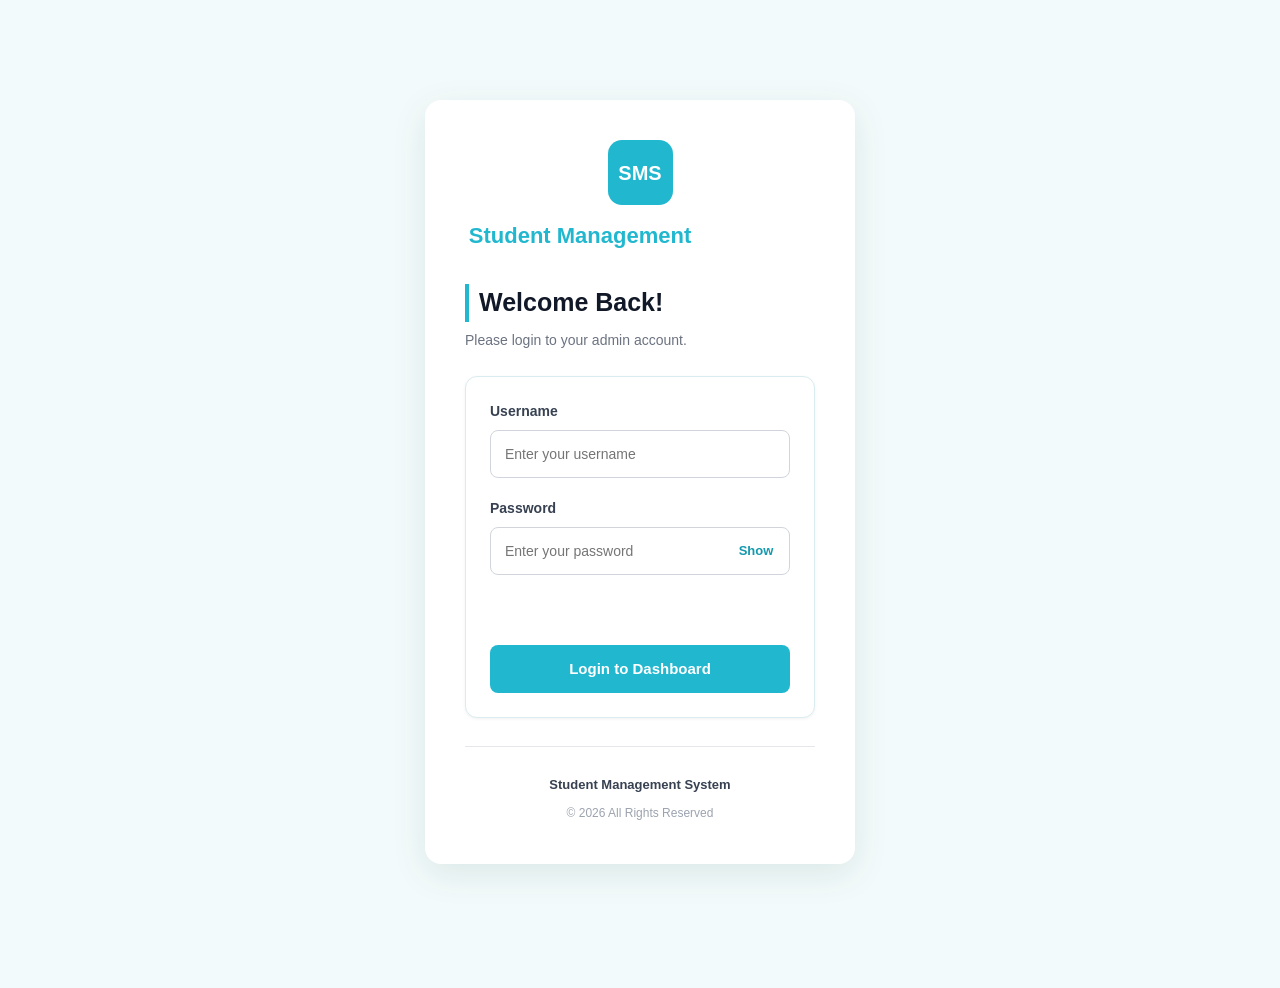
==== Student Management System/login.html @ 83077e54 "Organize Student Management System project" ====
<!DOCTYPE html>
<html lang="en">
  <head>
    <meta charset="UTF-8">
    <meta name="viewport" content="width=device-width, initial-scale=1.0">

    <title>Admin Login | Student Management System</title>

    <link rel="stylesheet" href="css/login.css">
    <link rel="stylesheet" href="css/common.css">
  </head>
  <body>
    <main class="login-page">
      <section class="login-container">
        <div class="login-logo">
          <div class="logo-icon">SMS</div>
          <h1>Student Management</h1>
          <!-- <p>Management Portal</p> -->
        </div>

        <div class="login-heading">
          <h2>Welcome Back!</h2>
          <p>Please login to your admin account.</p>
        </div>

        <form id="loginForm">
          <div class="form-group">
            <label for="username">Username</label>

            <input type="text"  id="username"  name="username"  placeholder="Enter your username"  autocomplete="username"  required>
          </div>

          <div class="form-group">
            <label for="password">Password</label>

            <div class="password-wrapper">
              <input type="password" id="password" name="password" placeholder="Enter your password" autocomplete="current-password"   required>

              <button type="button" id="togglePassword"  class="toggle-password" aria-label="Show password">Show</button>
            </div>
          </div>

          <p id="errorMessage" class="error-message" role="alert"></p>

          <button type="submit" id="loginBtn" class="login-button">
            Login to Dashboard
          </button>
        </form>

        <div class="login-footer">
          <p>Student Management System</p>
          <span>© 2026 All Rights Reserved</span>
        </div>
      </section>
    </main>

    <script src="js/login.js"></script>
  </body>
</html>
---- Student Management System/css/login.css ----
* {
    margin: 0;
    padding: 0;
    box-sizing: border-box;
}

body {
    font-family: Arial, Helvetica, sans-serif;
    background: #f4f8f6;
    color: #1f2937;
}

/*  LOGIN PAGE */

.login-page {
    min-height: 100vh;
    display: flex;
    align-items: center;
    justify-content: center;
    padding: 20px;
    background: #f3fafb;
}

/*  LOGIN CONTAINER*/

.login-container {
    width: 100%;
    max-width: 430px;
    background: #ffffff;
    padding: 40px;
    border-radius: 16px;
    box-shadow: 0 10px 35px rgba(0, 80, 45, 0.10);
}

/* LOGO SECTION*/

.login-logo {
    text-align: center;
    margin-bottom: 32px;
}

.logo-icon {
    width: 65px;
    height: 65px;
    display: flex;
    align-items: center;
    justify-content: center;
    margin: 0 auto 14px;
    border-radius: 14px;
    background: #21b8cf;
    color: #ffffff;
    font-size: 20px;
    font-weight: bold;
}

.login-logo h1 {
    font-size: 22px;
    color: #21b8cf;
    margin-bottom: 6px;
}

.login-logo p {
    color: #6b7280;
    font-size: 14px;
}

/* LOGIN HEADING*/

.login-heading {
    margin-bottom: 25px;
}

.login-heading h2 {
    font-size: 25px;
    color: #111827;
    margin-bottom: 8px;
}

.login-heading p {
    font-size: 14px;
    color: #6b7280;
}

/* FORM ELEMENTS */

.form-group {
    margin-bottom: 20px;
}

.form-group label {
    display: block;
    margin-bottom: 8px;
    font-size: 14px;
    font-weight: 600;
    color: #374151;
}

.form-group input {
    width: 100%;
    height: 48px;
    padding: 0 14px;
    border: 1px solid #d1d5db;
    border-radius: 8px;
    outline: none;
    font-size: 14px;
    transition: 0.2s ease;
}

.form-group input:focus {
    border-color: #21b8cf;
    box-shadow: 0 0 0 3px rgba(8, 116, 67, 0.10);
}

/* PASSWORD FIELD*/

.password-wrapper {
    position: relative;
}

.password-wrapper input {
    padding-right: 65px;
}

.toggle-password {
    position: absolute;
    right: 12px;
    top: 50%;
    transform: translateY(-50%);
    border: none;
    background: transparent;
    color: #21b8cf;
    font-size: 13px;
    font-weight: 600;
    cursor: pointer;
}

/* ERROR MESSAGE*/

.error-message {
    min-height: 20px;
    margin-bottom: 12px;
    font-size: 13px;
    color: #dc2626;
}

/*  LOGIN BUTTON*/

.login-button {
    width: 100%;
    height: 48px;
    border: none;
    border-radius: 8px;
    background: #21b8cf;
    color: #ffffff;
    font-size: 15px;
    font-weight: 600;
    cursor: pointer;
    transition: background 0.2s ease;
}

.login-button:hover {
    background: #21b8cf;
}

.login-button:disabled {
    opacity: 0.7;
    cursor: not-allowed;
}

/*  FOOTER*/

.login-footer {
    text-align: center;
    margin-top: 28px;
    padding-top: 20px;
    border-top: 1px solid #e5e7eb;
}

.login-footer p {
    color: #374151;
    font-size: 13px;
    font-weight: 600;
    margin-bottom: 6px;
}

.login-footer span {
    color: #9ca3af;
    font-size: 12px;
}

/* RESPONSIVE DESIGN */

@media (max-width: 480px) {

    .login-container {
        padding: 28px 22px;
    }

    .login-heading h2 {
        font-size: 22px;
    }

    .login-logo h1 {
        font-size: 19px;
    }
}


/* Password Show/Hide button alignment fix */

.password-wrapper {
    position: relative;
    display: flex;
    align-items: center;
}

.password-wrapper input {
    width: 100%;
    padding-right: 76px;
}

.password-wrapper .toggle-password {
    position: absolute;
    top: 50%;
    right: 10px;
    transform: translateY(-50%);

    display: inline-flex;
    align-items: center;
    justify-content: center;

    width: 48px;
    min-width: 48px;
    height: 30px;

    margin: 0;
    padding: 0;
    border: 0;
    border-radius: 5px;

    background: transparent !important;
    color: #1599ae;

    font-size: 13px;
    line-height: 1;
    cursor: pointer;
}

.password-wrapper .toggle-password:hover,
.password-wrapper .toggle-password:focus-visible {
    transform: translateY(-50%);
    background: #e8f8fa !important;
    color: #087b8d;
}

.password-wrapper .toggle-password:focus-visible {
    outline: 2px solid #21b8cf;
    outline-offset: 1px;
}
---- Student Management System/css/common.css ----
:root {
    --primary: #21B8CF;
    --primary-dark: #1599AE;
    --bg: #F3FAFB;
    --card: #FFFFFF;
    --text: #0F2930;
    --muted: #647D83;
    --border: #D9EDF0;
    --danger: #DC2626;
    --danger-dark: #B91C1C;
}
* {
    box-sizing: border-box;
}

body {
    position: relative;
    max-width: 1000px;
    margin: 0 auto;
    padding: 32px 20px 56px;
    background: var(--bg);
    color: var(--text);
    font-family: "Segoe UI", Arial, Helvetica, sans-serif;
    line-height: 1.5;
}

/* ---------- Headings ---------- */
h1 {
    font-size: 26px;
    margin: 0 0 6px;
    padding-right: 120px;
}

h2 {
    font-size: 18px;
    margin: 32px 0 14px;
    padding-left: 10px;
    border-left: 4px solid var(--primary);
}

p {
    margin: 8px 0;
}

p span {
    font-weight: 700;
}

/* ---------- Links ---------- */
a {
    color: var(--primary);
    text-decoration: none;
}

a:hover {
    text-decoration: underline;
}

/* "Back to ..." link */
body > a {
    display: inline-block;
    margin: 8px 0 4px;
    padding: 6px 14px;
    font-size: 14px;
    background: var(--card);
    border: 1px solid var(--border);
    border-radius: 999px;
}

body > a:hover {
    background: var(--primary);
    border-color: var(--primary);
    color: #fff;
    text-decoration: none;
}

/* ---------- Dashboard menu ---------- */
nav {
    display: flex;
    flex-wrap: wrap;
    gap: 10px;
    margin: 20px 0 8px;
}

nav a {
    padding: 10px 18px;
    font-size: 15px;
    font-weight: 600;
    background: var(--card);
    border: 1px solid var(--border);
    border-radius: 8px;
    box-shadow: 0 1px 2px rgba(15, 23, 42, 0.06);
    transition: all 0.15s;
}

nav a:hover {
    background: var(--primary);
    border-color: var(--primary);
    color: #fff;
    text-decoration: none;
    transform: translateY(-1px);
}

/* ---------- Buttons ---------- */
button {
    background: var(--primary);
    color: #fff;
    border: none;
    padding: 9px 18px;
    border-radius: 8px;
    font-size: 14px;
    font-weight: 600;
    cursor: pointer;
    transition: background 0.15s;
}

button:hover {
    background: var(--primary-dark);
}

button:disabled {
    background: #cbd5e1;
    cursor: not-allowed;
}

/* Logout sits at the top right of every page */
#logoutBtn {
    position: absolute;
    top: 32px;
    right: 20px;
    background: var(--card);
    color: var(--danger);
    border: 1px solid var(--danger);
}

#logoutBtn:hover {
    background: var(--danger);
    color: #fff;
}

/* ---------- Forms ---------- */
form {
    max-width: 520px;
    padding: 24px;
    background: var(--card);
    border: 1px solid var(--border);
    border-radius: 12px;
    box-shadow: 0 1px 3px rgba(15, 23, 42, 0.06);
}

label {
    display: block;
    margin: 14px 0 6px;
    font-size: 14px;
    font-weight: 600;
}

form label:first-child {
    margin-top: 0;
}

input,
select {
    padding: 10px 12px;
    font-size: 14px;
    color: var(--text);
    background: #fff;
    border: 1px solid #cbd5e1;
    border-radius: 8px;
}

form input,
form select {
    width: 100%;
}

input:focus,
select:focus {
    outline: none;
    border-color: var(--primary);
    box-shadow: 0 0 0 3px rgba(79, 70, 229, 0.18);
}

form button {
    margin-top: 18px;
}

/* ---------- Tables ---------- */
table {
    width: 100%;
    border-collapse: collapse;
    background: var(--card);
    border-radius: 12px;
    overflow: hidden;
    box-shadow: 0 1px 3px rgba(15, 23, 42, 0.08);
}

th,
td {
    padding: 12px 16px;
    text-align: left;
    border-bottom: 1px solid var(--border);
}

th {
    background: var(--primary);
    color: #fff;
    font-size: 13px;
    letter-spacing: 0.04em;
    text-transform: uppercase;
}

tbody tr:nth-child(even) {
    background: #f8fafc;
}

tbody tr:hover {
    background: #eef2ff;
}

tbody tr:last-child td {
    border-bottom: none;
}

td button {
    padding: 6px 12px;
    font-size: 13px;
    margin-right: 6px;
}

/* Last button in a row is Delete, so it is red */
td button:last-child {
    background: var(--danger);
    margin-right: 0;
}

td button:last-child:hover {
    background: var(--danger-dark);
}

/* ---------- Dashboard cards ---------- */
.stats {
    display: grid;
    grid-template-columns: repeat(auto-fit, minmax(200px, 1fr));
    gap: 16px;
}

.stat-card {
    padding: 20px;
    background: var(--card);
    border: 1px solid var(--border);
    border-top: 4px solid var(--primary);
    border-radius: 12px;
    box-shadow: 0 1px 3px rgba(15, 23, 42, 0.06);
}

.stat-card .label {
    display: block;
    font-size: 13px;
    font-weight: 600;
    letter-spacing: 0.04em;
    text-transform: uppercase;
    color: var(--muted);
}

.stat-card .value {
    display: block;
    margin-top: 6px;
    font-size: 34px;
    font-weight: 700;
    line-height: 1.2;
}

.stat-card .value.small {
    font-size: 20px;
}

.stat-card.warning {
    border-top-color: #f59e0b;
}

.stat-card.danger {
    border-top-color: var(--danger);
}

.stat-card.success {
    border-top-color: #16a34a;
}

/* ---------- Small screens ---------- */
@media (max-width: 600px) {
    h1 {
        font-size: 22px;
        padding-right: 0;
    }

    #logoutBtn {
        position: static;
        margin-top: 8px;
    }

    table {
        display: block;
        overflow-x: auto;
    }
}
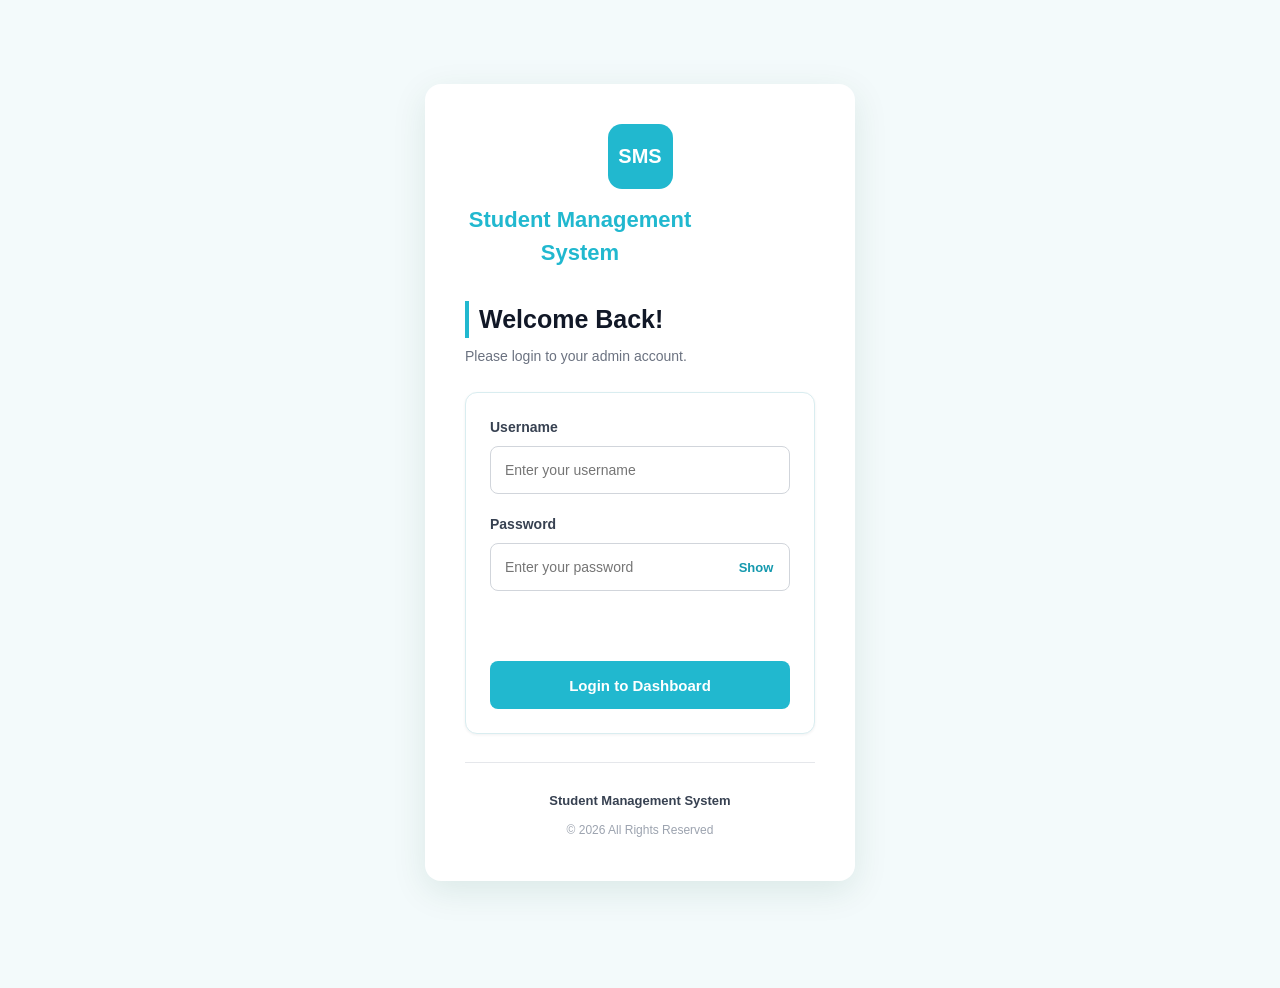
==== commit 005e22a2: "Update heading to 'Student Management System'" ====
--- a/Student Management System/login.html
+++ b/Student Management System/login.html
@@ -14,7 +14,7 @@
       <section class="login-container">
         <div class="login-logo">
           <div class="logo-icon">SMS</div>
-          <h1>Student Management</h1>
+          <h1>Student Management System</h1>
           <!-- <p>Management Portal</p> -->
         </div>
 
